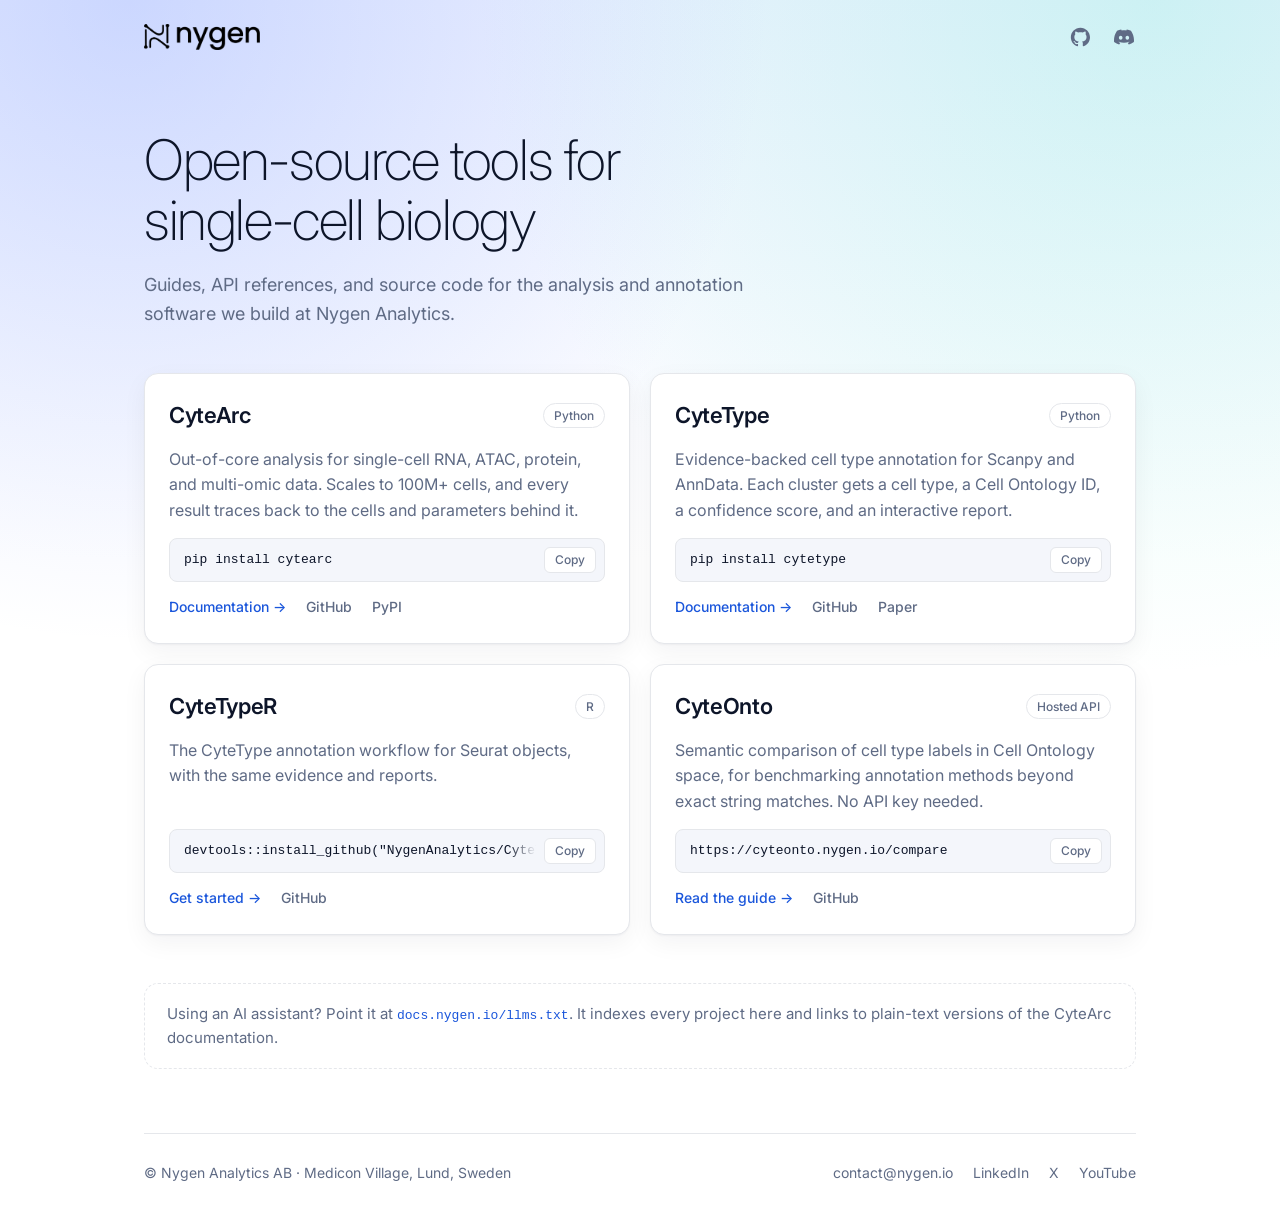
==== index.html @ 23f0701e "first commit" ====
<!doctype html>
<html lang="en">
<head>
  <meta charset="utf-8">
  <meta name="viewport" content="width=device-width, initial-scale=1">
  <title>Nygen Docs · Open-source single-cell tools</title>
  <meta name="description" content="Documentation for Nygen's open-source single-cell tools: CyteArc for out-of-core analysis up to 100M+ cells, and CyteType for evidence-backed cell type annotation.">
  <link rel="canonical" href="https://docs.nygen.io/">
  <link rel="icon" href="/assets/favicon.png" type="image/png">
  <link rel="alternate" type="text/plain" href="/llms.txt" title="Plain-text index for language models">

  <meta property="og:type" content="website">
  <meta property="og:site_name" content="Nygen Docs">
  <meta property="og:title" content="Nygen Docs · Open-source single-cell tools">
  <meta property="og:description" content="Documentation for CyteArc, CyteType, CyteTypeR, and CyteOnto: single-cell analysis and cell type annotation from Nygen Analytics.">
  <meta property="og:url" content="https://docs.nygen.io/">
  <meta name="twitter:card" content="summary">
  <meta name="twitter:site" content="@NygenAnalytics">

  <link rel="preconnect" href="https://fonts.googleapis.com">
  <link rel="preconnect" href="https://fonts.gstatic.com" crossorigin>
  <link rel="stylesheet" href="https://fonts.googleapis.com/css2?family=Inter:opsz,wght@14..32,200..600&display=swap">
  <link rel="stylesheet" href="/assets/site.css">

  <script type="application/ld+json">
  {
    "@context": "https://schema.org",
    "@graph": [
      {
        "@type": "Organization",
        "@id": "https://www.nygen.io/#organization",
        "name": "Nygen Analytics AB",
        "url": "https://www.nygen.io/",
        "logo": "https://docs.nygen.io/assets/nygen-logo.png",
        "sameAs": [
          "https://github.com/NygenAnalytics",
          "https://www.linkedin.com/company/nygen",
          "https://x.com/NygenAnalytics",
          "https://www.youtube.com/@NygenAnalytics"
        ]
      },
      {
        "@type": "WebSite",
        "@id": "https://docs.nygen.io/#website",
        "name": "Nygen Docs",
        "url": "https://docs.nygen.io/",
        "publisher": { "@id": "https://www.nygen.io/#organization" }
      },
      {
        "@type": "SoftwareSourceCode",
        "name": "CyteArc",
        "description": "Out-of-core single-cell analysis in Python for RNA, ATAC, protein, and multi-omic data, scaling to 100M+ cells with built-in provenance.",
        "url": "https://docs.nygen.io/CyteArc/",
        "codeRepository": "https://github.com/NygenAnalytics/CyteArc",
        "programmingLanguage": "Python",
        "author": { "@id": "https://www.nygen.io/#organization" }
      },
      {
        "@type": "SoftwareSourceCode",
        "name": "CyteType",
        "description": "Evidence-backed cell type annotation for Scanpy and AnnData using specialised AI agents.",
        "url": "https://www.nygen.io/docs/cytetype",
        "codeRepository": "https://github.com/NygenAnalytics/CyteType",
        "programmingLanguage": "Python",
        "author": { "@id": "https://www.nygen.io/#organization" }
      },
      {
        "@type": "SoftwareSourceCode",
        "name": "CyteTypeR",
        "description": "CyteType cell type annotation for Seurat objects in R.",
        "codeRepository": "https://github.com/NygenAnalytics/CyteTypeR",
        "programmingLanguage": "R",
        "author": { "@id": "https://www.nygen.io/#organization" }
      },
      {
        "@type": "SoftwareSourceCode",
        "name": "CyteOnto",
        "description": "Semantic comparison of cell type labels in Cell Ontology space, for benchmarking annotation methods.",
        "codeRepository": "https://github.com/NygenAnalytics/CyteOnto",
        "programmingLanguage": "Python",
        "author": { "@id": "https://www.nygen.io/#organization" }
      }
    ]
  }
  </script>
</head>
<body>
  <div class="wrap">
    <header class="top">
      <a class="brand" href="https://www.nygen.io/" aria-label="Nygen Analytics home">
        <picture>
          <source media="(prefers-color-scheme: dark)" srcset="/assets/nygen-logo-white.png">
          <img src="/assets/nygen-logo.png" alt="Nygen" width="116" height="26">
        </picture>
      </a>
      <nav aria-label="Elsewhere">
        <a class="icon" href="https://github.com/NygenAnalytics" aria-label="GitHub" title="GitHub">
          <svg viewBox="0 0 24 24" aria-hidden="true"><path d="M12.5.75C6.146.75 1 5.896 1 12.25c0 5.089 3.292 9.387 7.863 10.91.575.101.79-.244.79-.546 0-.273-.014-1.178-.014-2.142-2.889.532-3.636-.704-3.866-1.35-.13-.331-.69-1.352-1.18-1.625-.402-.216-.977-.748-.014-.762.906-.014 1.553.834 1.769 1.179 1.035 1.74 2.688 1.25 3.349.948.1-.747.402-1.25.733-1.538-2.559-.287-5.232-1.279-5.232-5.678 0-1.25.445-2.285 1.178-3.09-.115-.288-.517-1.467.115-3.048 0 0 .963-.302 3.163 1.179.92-.259 1.897-.388 2.875-.388.977 0 1.955.13 2.875.388 2.2-1.495 3.162-1.179 3.162-1.179.633 1.581.23 2.76.115 3.048.733.805 1.179 1.825 1.179 3.09 0 4.413-2.688 5.39-5.247 5.678.417.36.776 1.05.776 2.128 0 1.538-.014 2.774-.014 3.162 0 .302.216.662.79.547C20.709 21.637 24 17.324 24 12.25 24 5.896 18.854.75 12.5.75Z"/></svg>
        </a>
        <a class="icon" href="https://discord.gg/V6QFM4AN" aria-label="Discord" title="Discord">
          <svg viewBox="0 0 24 24" aria-hidden="true"><path d="M20.317 4.3698a19.7913 19.7913 0 00-4.8851-1.5152.0741.0741 0 00-.0785.0371c-.211.3753-.4447.8648-.6083 1.2495-1.8447-.2762-3.68-.2762-5.4868 0-.1636-.3933-.4058-.8742-.6177-1.2495a.077.077 0 00-.0785-.037 19.7363 19.7363 0 00-4.8852 1.515.0699.0699 0 00-.0321.0277C.5334 9.0458-.319 13.5799.0992 18.0578a.0824.0824 0 00.0312.0561c2.0528 1.5076 4.0413 2.4228 5.9929 3.0294a.0777.0777 0 00.0842-.0276c.4616-.6304.8731-1.2952 1.226-1.9942a.076.076 0 00-.0416-.1057c-.6528-.2476-1.2743-.5495-1.8722-.8923a.077.077 0 01-.0076-.1277c.1258-.0943.2517-.1923.3718-.2914a.0743.0743 0 01.0776-.0105c3.9278 1.7933 8.18 1.7933 12.0614 0a.0739.0739 0 01.0785.0095c.1202.099.246.1981.3728.2924a.077.077 0 01-.0066.1276 12.2986 12.2986 0 01-1.873.8914.0766.0766 0 00-.0407.1067c.3604.698.7719 1.3628 1.225 1.9932a.076.076 0 00.0842.0286c1.961-.6067 3.9495-1.5219 6.0023-3.0294a.077.077 0 00.0313-.0552c.5004-5.177-.8382-9.6739-3.5485-13.6604a.061.061 0 00-.0312-.0286zM8.02 15.3312c-1.1825 0-2.1569-1.0857-2.1569-2.419 0-1.3332.9555-2.4189 2.157-2.4189 1.2108 0 2.1757 1.0952 2.1568 2.419 0 1.3332-.9555 2.4189-2.1569 2.4189zm7.9748 0c-1.1825 0-2.1569-1.0857-2.1569-2.419 0-1.3332.9554-2.4189 2.1569-2.4189 1.2108 0 2.1757 1.0952 2.1568 2.419 0 1.3332-.946 2.4189-2.1568 2.4189Z"/></svg>
        </a>
      </nav>
    </header>

    <main>
      <section class="hero">
        <h1>Open-source tools for single-cell biology</h1>
        <p class="lede">Guides, API references, and source code for the analysis and annotation software we build at Nygen Analytics.</p>
      </section>

      <ul class="projects">
        <li class="card">
          <div class="card-head">
            <h2><a href="https://docs.nygen.io/CyteArc/">CyteArc</a></h2>
            <span class="tag">Python</span>
          </div>
          <p>Out-of-core analysis for single-cell RNA, ATAC, protein, and multi-omic data. Scales to 100M+ cells, and every result traces back to the cells and parameters behind it.</p>
          <div class="install"><code>pip install cytearc</code><button class="copy" type="button" hidden>Copy</button></div>
          <div class="links">
            <a class="primary" href="https://docs.nygen.io/CyteArc/">Documentation →</a>
            <a href="https://github.com/NygenAnalytics/CyteArc">GitHub</a>
            <a href="https://pypi.org/project/cytearc/">PyPI</a>
          </div>
        </li>

        <li class="card">
          <div class="card-head">
            <h2><a href="https://www.nygen.io/docs/cytetype">CyteType</a></h2>
            <span class="tag">Python</span>
          </div>
          <p>Evidence-backed cell type annotation for Scanpy and AnnData. Each cluster gets a cell type, a Cell Ontology ID, a confidence score, and an interactive report.</p>
          <div class="install"><code>pip install cytetype</code><button class="copy" type="button" hidden>Copy</button></div>
          <div class="links">
            <a class="primary" href="https://www.nygen.io/docs/cytetype">Documentation →</a>
            <a href="https://github.com/NygenAnalytics/CyteType">GitHub</a>
            <a href="https://www.biorxiv.org/content/10.1101/2025.11.06.686964v1">Paper</a>
          </div>
        </li>

        <li class="card">
          <div class="card-head">
            <h2><a href="https://github.com/NygenAnalytics/CyteTypeR/blob/master/docs/get-started.md">CyteTypeR</a></h2>
            <span class="tag">R</span>
          </div>
          <p>The CyteType annotation workflow for Seurat objects, with the same evidence and reports.</p>
          <div class="install"><code>devtools::install_github("NygenAnalytics/CyteTypeR")</code><button class="copy" type="button" hidden>Copy</button></div>
          <div class="links">
            <a class="primary" href="https://github.com/NygenAnalytics/CyteTypeR/blob/master/docs/get-started.md">Get started →</a>
            <a href="https://github.com/NygenAnalytics/CyteTypeR">GitHub</a>
          </div>
        </li>

        <li class="card">
          <div class="card-head">
            <h2><a href="https://github.com/NygenAnalytics/CyteOnto#readme">CyteOnto</a></h2>
            <span class="tag">Hosted API</span>
          </div>
          <p>Semantic comparison of cell type labels in Cell Ontology space, for benchmarking annotation methods beyond exact string matches. No API key needed.</p>
          <div class="install"><code>https://cyteonto.nygen.io/compare</code><button class="copy" type="button" hidden>Copy</button></div>
          <div class="links">
            <a class="primary" href="https://github.com/NygenAnalytics/CyteOnto#readme">Read the guide →</a>
            <a href="https://github.com/NygenAnalytics/CyteOnto">GitHub</a>
          </div>
        </li>
      </ul>

      <p class="machine">Using an AI assistant? Point it at <a href="/llms.txt"><code>docs.nygen.io/llms.txt</code></a>. It indexes every project here and links to plain-text versions of the CyteArc documentation.</p>
    </main>

    <footer class="foot">
      <span>© Nygen Analytics AB · Medicon Village, Lund, Sweden</span>
      <nav aria-label="Contact">
        <a href="mailto:contact@nygen.io">contact@nygen.io</a>
        <a href="https://www.linkedin.com/company/nygen">LinkedIn</a>
        <a href="https://x.com/NygenAnalytics">X</a>
        <a href="https://www.youtube.com/@NygenAnalytics">YouTube</a>
      </nav>
    </footer>
  </div>

  <script>
    document.querySelectorAll(".copy").forEach(function (button) {
      if (!navigator.clipboard) return;
      button.hidden = false;
      button.addEventListener("click", function () {
        var text = button.previousElementSibling.textContent;
        navigator.clipboard.writeText(text).then(function () {
          button.textContent = "Copied";
          setTimeout(function () { button.textContent = "Copy"; }, 1500);
        });
      });
    });
  </script>
</body>
</html>
---- assets/site.css ----
:root {
  --ink: #0d1529;
  --ink-soft: #5f6b85;
  --primary: #1a56db;
  --primary-strong: #1e3a8a;
  --bg: #ffffff;
  --card: #ffffff;
  --border: #e5e7eb;
  --code-bg: #f4f6fb;
  --hero-top: #eef2ff;
  --glow-a: rgba(130, 158, 255, 0.32);
  --glow-b: rgba(117, 238, 214, 0.28);
  --shadow: 0 1px 2px rgba(15, 23, 42, 0.04), 0 8px 24px rgba(15, 23, 42, 0.05);
  --shadow-hover: 0 2px 4px rgba(15, 23, 42, 0.06), 0 18px 40px rgba(15, 23, 42, 0.1);
  --radius: 14px;
  --gutter: 24px;
  --font: "Inter", system-ui, -apple-system, "Segoe UI", Roboto, sans-serif;
  --mono: "JetBrains Mono", ui-monospace, SFMono-Regular, Menlo, Consolas, monospace;
  color-scheme: light;
}

@media (prefers-color-scheme: dark) {
  :root {
    --ink: #e8ecf5;
    --ink-soft: #9aa4bb;
    --primary: #8fb0ff;
    --primary-strong: #c3d4ff;
    --bg: #0a0f1c;
    --card: #10182a;
    --border: #1f2a40;
    --code-bg: #0c1324;
    --hero-top: #0e1630;
    --glow-a: rgba(116, 148, 255, 0.16);
    --glow-b: rgba(113, 238, 210, 0.1);
    --shadow: none;
    --shadow-hover: 0 18px 40px rgba(0, 0, 0, 0.35);
    color-scheme: dark;
  }
}

*,
*::before,
*::after {
  box-sizing: border-box;
}

html {
  -webkit-text-size-adjust: 100%;
}

body {
  margin: 0;
  min-height: 100vh;
  background:
    radial-gradient(circle at 10% 0%, var(--glow-a), transparent 38%),
    radial-gradient(circle at 90% 0%, var(--glow-b), transparent 40%),
    linear-gradient(180deg, var(--hero-top) 0, var(--bg) 560px) no-repeat,
    var(--bg);
  color: var(--ink);
  font: 400 16px/1.6 var(--font);
  -webkit-font-smoothing: antialiased;
}

a {
  color: inherit;
  text-decoration: none;
}

a:hover {
  color: var(--primary);
}

a:focus-visible,
button:focus-visible {
  outline: 2px solid var(--primary);
  outline-offset: 3px;
  border-radius: 4px;
}

.wrap {
  max-width: 1040px;
  margin: 0 auto;
  padding: 0 var(--gutter);
}

/* Header */

.top {
  display: flex;
  align-items: center;
  justify-content: space-between;
  gap: 16px;
  padding: 24px 0;
}

.brand img {
  display: block;
  height: 26px;
  width: auto;
}

.top nav {
  display: flex;
  align-items: center;
  gap: 20px;
  font-size: 14px;
  font-weight: 500;
  color: var(--ink-soft);
}

.top nav .icon {
  display: flex;
  padding: 2px;
}

.top nav .icon svg {
  width: 20px;
  height: 20px;
  fill: currentColor;
}

.top nav a:hover {
  color: var(--ink);
}

/* Hero */

.hero {
  padding: 56px 0 44px;
}

.hero h1 {
  max-width: 15ch;
  margin: 0;
  font-size: clamp(2.25rem, 5.4vw, 3.5rem);
  font-weight: 200;
  line-height: 1.08;
  letter-spacing: -0.025em;
}

.lede {
  max-width: 58ch;
  margin: 20px 0 0;
  color: var(--ink-soft);
  font-size: 1.125rem;
}

/* Project cards */

.projects {
  display: grid;
  grid-template-columns: repeat(2, minmax(0, 1fr));
  gap: 20px;
  margin: 0;
  padding: 0;
  list-style: none;
}

.card {
  display: flex;
  flex-direction: column;
  gap: 14px;
  padding: 24px;
  background: var(--card);
  border: 1px solid var(--border);
  border-radius: var(--radius);
  box-shadow: var(--shadow);
  transition: border-color 200ms ease, box-shadow 200ms ease;
}

.card:hover {
  border-color: color-mix(in srgb, var(--primary) 35%, var(--border));
  box-shadow: var(--shadow-hover);
}

.card-head {
  display: flex;
  align-items: center;
  justify-content: space-between;
  gap: 12px;
}

.card h2 {
  margin: 0;
  font-size: 1.375rem;
  font-weight: 600;
  letter-spacing: -0.015em;
}

.tag {
  flex-shrink: 0;
  padding: 2px 10px;
  border: 1px solid var(--border);
  border-radius: 999px;
  color: var(--ink-soft);
  font-size: 12px;
  font-weight: 500;
}

.card p {
  flex: 1;
  margin: 0;
  color: var(--ink-soft);
}

.install {
  display: flex;
  align-items: center;
  gap: 8px;
  min-width: 0;
  padding: 8px 8px 8px 14px;
  background: var(--code-bg);
  border: 1px solid var(--border);
  border-radius: 8px;
}

.install code {
  flex: 1;
  min-width: 0;
  overflow-x: auto;
  font: 13px/1.5 var(--mono);
  white-space: nowrap;
  scrollbar-width: none;
  -webkit-mask-image: linear-gradient(to right, #000 calc(100% - 28px), transparent);
  mask-image: linear-gradient(to right, #000 calc(100% - 28px), transparent);
}

.install code::-webkit-scrollbar {
  display: none;
}

.copy {
  flex-shrink: 0;
  padding: 4px 10px;
  background: var(--card);
  border: 1px solid var(--border);
  border-radius: 6px;
  color: var(--ink-soft);
  font: 500 12px/1.4 var(--font);
  cursor: pointer;
}

.copy:hover {
  color: var(--ink);
}

.links {
  display: flex;
  flex-wrap: wrap;
  gap: 6px 20px;
  font-size: 14px;
  font-weight: 500;
  color: var(--ink-soft);
}

.links .primary {
  color: var(--primary);
}

.links .primary:hover {
  color: var(--primary-strong);
}

/* Plain-text index callout */

.machine {
  margin: 48px 0 0;
  padding: 18px 22px;
  border: 1px dashed var(--border);
  border-radius: var(--radius);
  color: var(--ink-soft);
  font-size: 15px;
}

.machine a,
.notfound a {
  color: var(--primary);
  font-weight: 500;
}

.machine code {
  font: 13px var(--mono);
}

/* 404 */

.notfound ul {
  margin: 24px 0 0;
  padding-left: 20px;
}

.notfound li + li {
  margin-top: 6px;
}

/* Footer */

.foot {
  display: flex;
  flex-wrap: wrap;
  justify-content: space-between;
  gap: 12px 24px;
  margin-top: 64px;
  padding: 28px 0 48px;
  border-top: 1px solid var(--border);
  color: var(--ink-soft);
  font-size: 14px;
}

.foot nav {
  display: flex;
  flex-wrap: wrap;
  gap: 6px 20px;
}

@media (max-width: 720px) {
  :root {
    --gutter: 16px;
  }

  .projects {
    grid-template-columns: minmax(0, 1fr);
  }

  .hero {
    padding: 32px 0 32px;
  }
}

@media (prefers-reduced-motion: reduce) {
  .card {
    transition: none;
  }
}
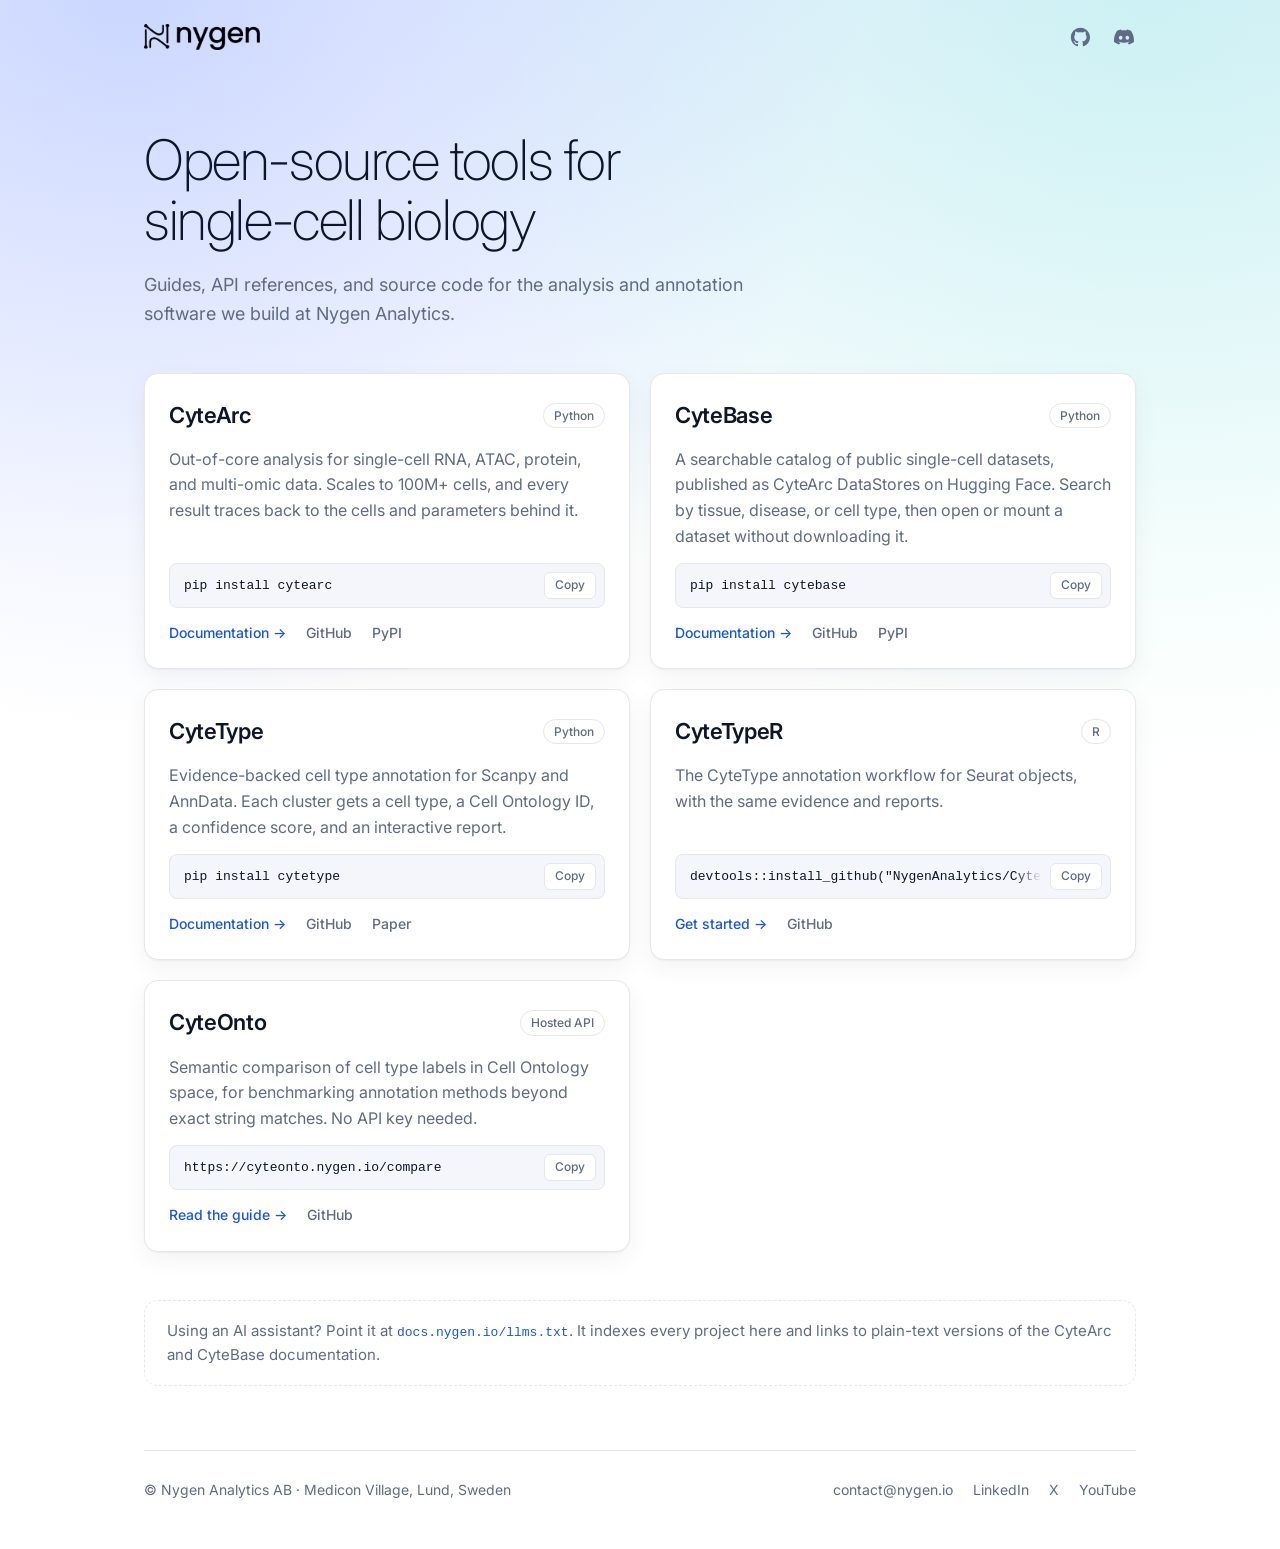
==== commit f35430e4: "Add CyteBase to the docs.nygen.io landing page, llms.txt, robots.txt, and 404 redirects" ====
--- a/index.html
+++ b/index.html
@@ -4,7 +4,7 @@
   <meta charset="utf-8">
   <meta name="viewport" content="width=device-width, initial-scale=1">
   <title>Nygen Docs · Open-source single-cell tools</title>
-  <meta name="description" content="Documentation for Nygen's open-source single-cell tools: CyteArc for out-of-core analysis up to 100M+ cells, and CyteType for evidence-backed cell type annotation.">
+  <meta name="description" content="Documentation for Nygen's open-source single-cell tools: CyteArc for out-of-core analysis up to 100M+ cells, CyteBase for public datasets ready to analyze, and CyteType for evidence-backed cell type annotation.">
   <link rel="canonical" href="https://docs.nygen.io/">
   <link rel="icon" href="/assets/favicon.png" type="image/png">
   <link rel="alternate" type="text/plain" href="/llms.txt" title="Plain-text index for language models">
@@ -12,7 +12,7 @@
   <meta property="og:type" content="website">
   <meta property="og:site_name" content="Nygen Docs">
   <meta property="og:title" content="Nygen Docs · Open-source single-cell tools">
-  <meta property="og:description" content="Documentation for CyteArc, CyteType, CyteTypeR, and CyteOnto: single-cell analysis and cell type annotation from Nygen Analytics.">
+  <meta property="og:description" content="Documentation for CyteArc, CyteBase, CyteType, CyteTypeR, and CyteOnto: single-cell analysis, public datasets, and cell type annotation from Nygen Analytics.">
   <meta property="og:url" content="https://docs.nygen.io/">
   <meta name="twitter:card" content="summary">
   <meta name="twitter:site" content="@NygenAnalytics">
@@ -52,6 +52,15 @@
         "description": "Out-of-core single-cell analysis in Python for RNA, ATAC, protein, and multi-omic data, scaling to 100M+ cells with built-in provenance.",
         "url": "https://docs.nygen.io/CyteArc/",
         "codeRepository": "https://github.com/NygenAnalytics/CyteArc",
+        "programmingLanguage": "Python",
+        "author": { "@id": "https://www.nygen.io/#organization" }
+      },
+      {
+        "@type": "SoftwareSourceCode",
+        "name": "CyteBase",
+        "description": "A searchable catalog of public single-cell datasets from CZ CELLxGENE Discover, published as cloud-hosted CyteArc DataStores that open without downloading.",
+        "url": "https://docs.nygen.io/CyteBase/",
+        "codeRepository": "https://github.com/NygenAnalytics/CyteBase",
         "programmingLanguage": "Python",
         "author": { "@id": "https://www.nygen.io/#organization" }
       },
@@ -126,6 +135,20 @@
 
         <li class="card">
           <div class="card-head">
+            <h2><a href="https://docs.nygen.io/CyteBase/">CyteBase</a></h2>
+            <span class="tag">Python</span>
+          </div>
+          <p>A searchable catalog of public single-cell datasets, published as CyteArc DataStores on Hugging Face. Search by tissue, disease, or cell type, then open or mount a dataset without downloading it.</p>
+          <div class="install"><code>pip install cytebase</code><button class="copy" type="button" hidden>Copy</button></div>
+          <div class="links">
+            <a class="primary" href="https://docs.nygen.io/CyteBase/">Documentation →</a>
+            <a href="https://github.com/NygenAnalytics/CyteBase">GitHub</a>
+            <a href="https://pypi.org/project/cytebase/">PyPI</a>
+          </div>
+        </li>
+
+        <li class="card">
+          <div class="card-head">
             <h2><a href="https://www.nygen.io/docs/cytetype">CyteType</a></h2>
             <span class="tag">Python</span>
           </div>
@@ -165,7 +188,7 @@
         </li>
       </ul>
 
-      <p class="machine">Using an AI assistant? Point it at <a href="/llms.txt"><code>docs.nygen.io/llms.txt</code></a>. It indexes every project here and links to plain-text versions of the CyteArc documentation.</p>
+      <p class="machine">Using an AI assistant? Point it at <a href="/llms.txt"><code>docs.nygen.io/llms.txt</code></a>. It indexes every project here and links to plain-text versions of the CyteArc and CyteBase documentation.</p>
     </main>
 
     <footer class="foot">
